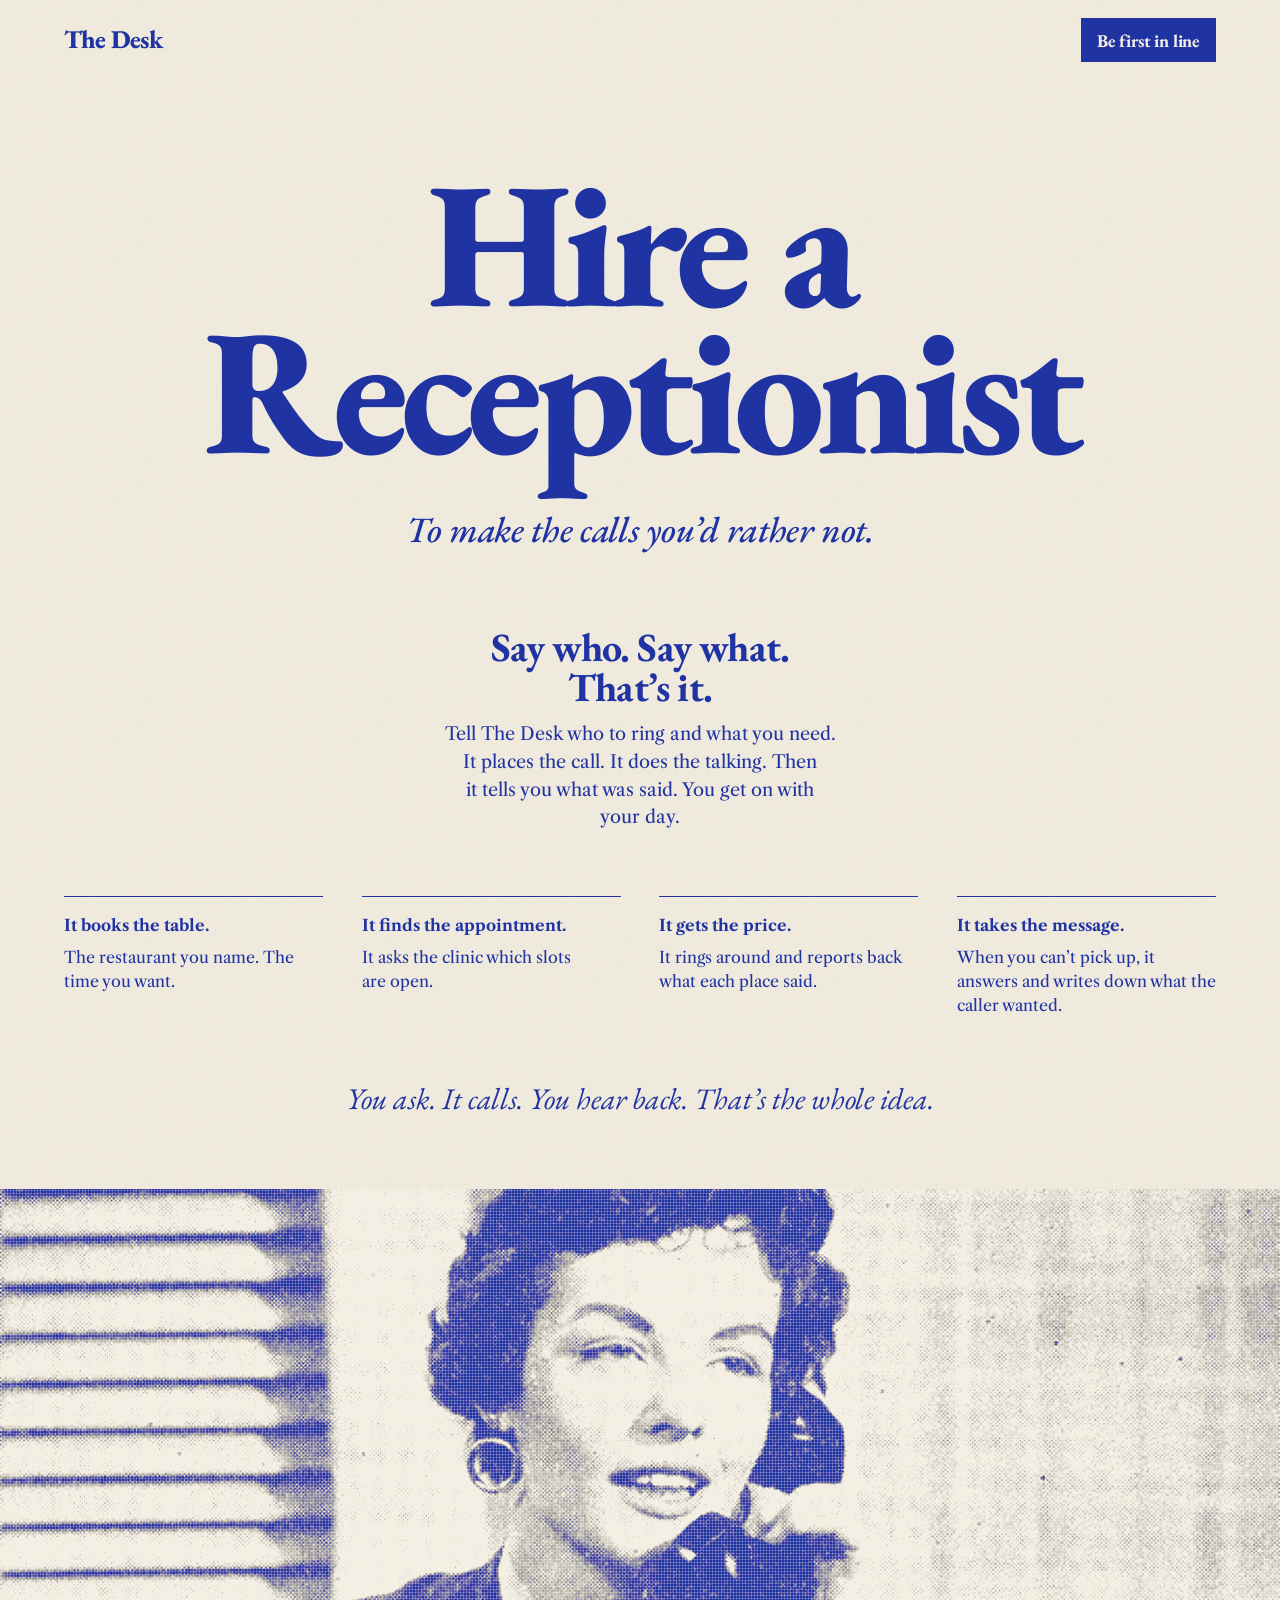
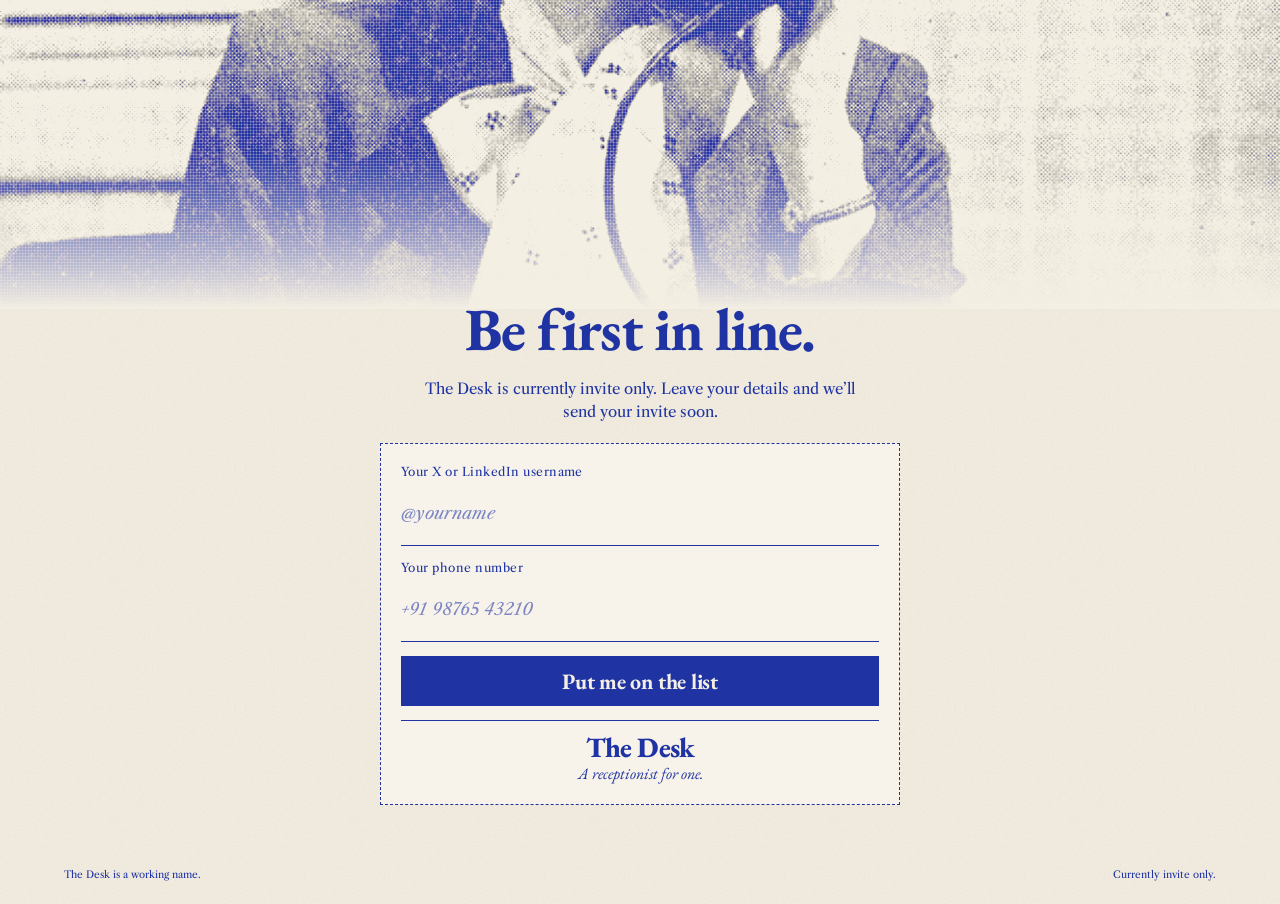
==== web/index.html @ 73cc3352 "Add invite-only landing page in web/ Static recreation of the Claude Design "Receptionist Ad" mockup" ====
<!DOCTYPE html>
<html lang="en">
<head>
<meta charset="utf-8">
<meta name="viewport" content="width=device-width, initial-scale=1">
<title>The Desk · Hire a Receptionist</title>
<meta name="description" content="Tell The Desk who to ring and what you need. It places the call, does the talking, then tells you what was said.">
<link rel="preconnect" href="https://fonts.googleapis.com">
<link rel="preconnect" href="https://fonts.gstatic.com" crossorigin>
<link href="https://fonts.googleapis.com/css2?family=EB+Garamond:ital,wght@0,500;0,700;0,800;1,500&family=Libre+Caslon+Text:ital,wght@0,400;0,700;1,400&display=swap" rel="stylesheet">
<link rel="stylesheet" href="styles.css">
</head>
<body>
<div class="page">
<article class="sheet">

<nav class="topbar">
  <span class="brand">The Desk</span>
  <a class="cta-link" href="#signup">Be first in line</a>
</nav>

<header class="headline">
  <h1>Hire a Receptionist</h1>
  <p class="dek">To make the calls you’d rather not.</p>
</header>

<section class="copy">
  <div class="intro">
    <p class="intro-title">Say who. Say what. That’s it.</p>
    <p class="intro-body">Tell The Desk who to ring and what you need. It places the call. It does the talking. Then it tells you what was said. You get on with your day.</p>
  </div>
  <div class="uses">
    <div class="use">
      <p class="use-title">It books the table.</p>
      <p>The restaurant you name. The time you want.</p>
    </div>
    <div class="use">
      <p class="use-title">It finds the appointment.</p>
      <p>It asks the clinic which slots are open.</p>
    </div>
    <div class="use">
      <p class="use-title">It gets the price.</p>
      <p>It rings around and reports back what each place said.</p>
    </div>
    <div class="use">
      <p class="use-title">It takes the message.</p>
      <p>When you can’t pick up, it answers and writes down what the caller wanted.</p>
    </div>
  </div>
  <p class="kicker">You ask. It calls. You hear back. That’s the whole idea.</p>
</section>

<figure class="photo">
  <img src="assets/secretary.jpg" alt="Person at a desk speaking on the telephone">
  <div class="photo-ink" aria-hidden="true"></div>
  <div class="photo-dots" aria-hidden="true"></div>
  <div class="photo-fade" aria-hidden="true"></div>
</figure>

<section id="signup" class="signup">
  <p class="signup-title">Be first in line.</p>
  <p class="signup-note">The Desk is currently invite only. Leave your details and we’ll send your invite soon.</p>
  <div class="coupon">
    <form id="invite-form" class="invite-form">
      <label>Your X or LinkedIn username
        <input type="text" name="handle" required placeholder="@yourname" autocomplete="username">
      </label>
      <label>Your phone number
        <input type="tel" name="phone" required placeholder="+91 98765 43210" autocomplete="tel">
      </label>
      <button type="submit">Put me on the list</button>
    </form>
    <p id="invite-thanks" class="thanks" hidden role="status">Thank you. We will be in touch at <span id="invite-phone"></span>.</p>
    <div class="coupon-sign">
      <span class="coupon-name">The Desk</span>
      <span class="coupon-tag">A receptionist for one.</span>
    </div>
  </div>
</section>

<footer class="footer">
  <span>The Desk is a working name.</span>
  <span>Currently invite only.</span>
</footer>
</article>
</div>
<script src="main.js"></script>
</body>
</html>
---- web/styles.css ----
/* The Desk landing page. Recreated from the Claude Design "Receptionist Ad" mockup. */

:root {
  --ink: #1f33a3;
  --ink-deep: #0f1c66;
  --paper: #f4efe3;
  --paper-card: #f7f3ea;
  --surround: #d9d2c1;
  --placeholder: #7d86c4;
  --gutter: clamp(20px, 5vw, 72px);
  --display: 'EB Garamond', serif;
  --text: 'Libre Caslon Text', Georgia, serif;
}

html { scroll-behavior: smooth; }
body { margin: 0; background: var(--surround); }
a { color: var(--ink); }
a:hover { color: var(--ink-deep); }
input::placeholder { color: var(--placeholder); font-style: italic; }

.page {
  min-height: 100vh;
  display: flex;
  justify-content: center;
  background: var(--surround);
}

.sheet {
  width: 100%;
  min-height: 100vh;
  background-color: var(--paper);
  background-image: url("data:image/svg+xml;utf8,<svg xmlns='http://www.w3.org/2000/svg' width='240' height='240'><filter id='n'><feTurbulence type='fractalNoise' baseFrequency='.9' numOctaves='3' stitchTiles='stitch'/><feColorMatrix values='0 0 0 0 .4  0 0 0 0 .35  0 0 0 0 .25  0 0 0 .13 0'/></filter><rect width='100%' height='100%' filter='url(%23n)'/></svg>");
  color: var(--ink);
  font-family: var(--text);
  display: flex;
  flex-direction: column;
  position: relative;
}

/* Top bar */
.topbar {
  padding: 18px var(--gutter);
  display: flex;
  justify-content: space-between;
  align-items: center;
  gap: 16px;
}
.brand {
  min-width: 0;
  font-family: var(--display);
  font-weight: 800;
  font-size: clamp(20px, 2vw, 26px);
  letter-spacing: -.03em;
  line-height: 1;
}
.cta-link {
  display: flex;
  align-items: center;
  justify-content: center;
  flex-shrink: 0;
  white-space: nowrap;
  min-height: 44px;
  padding: 0 16px;
  background: var(--ink);
  color: var(--paper);
  text-decoration: none;
  font-family: var(--display);
  font-weight: 700;
  font-size: 18px;
  letter-spacing: -.01em;
}
.cta-link:hover { background: var(--ink-deep); color: var(--paper); }

/* Headline */
.headline {
  padding: clamp(40px, 7vw, 96px) var(--gutter) 0;
  display: flex;
  flex-direction: column;
  align-items: center;
  text-align: center;
  gap: clamp(10px, 1.6vw, 20px);
}
.headline h1 {
  margin: 0;
  font-family: var(--display);
  font-weight: 800;
  font-size: clamp(68px, 14vw, 184px);
  line-height: .82;
  letter-spacing: -.045em;
  padding-bottom: .14em;
  text-wrap: balance;
  max-width: 9ch;
}
.dek {
  margin: 0;
  font-family: var(--display);
  font-style: italic;
  font-weight: 500;
  font-size: clamp(22px, 3vw, 36px);
  line-height: 1.15;
  letter-spacing: -.01em;
  max-width: 26ch;
  text-wrap: pretty;
}

/* Copy */
.copy {
  padding: clamp(40px, 6vw, 80px) var(--gutter) clamp(40px, 6vw, 72px);
  display: flex;
  flex-direction: column;
  align-items: center;
  gap: clamp(40px, 5vw, 64px);
  font-size: 16px;
  line-height: 1.5;
}
.intro {
  max-width: 40ch;
  display: flex;
  flex-direction: column;
  align-items: center;
  gap: 14px;
  text-align: center;
}
.intro p, .use p, .kicker { margin: 0; }
.intro-title {
  font-family: var(--display);
  font-weight: 700;
  font-size: clamp(28px, 3.4vw, 40px);
  line-height: 1;
  letter-spacing: -.02em;
}
.intro-body { font-size: 18px; line-height: 1.55; text-wrap: pretty; }
.uses {
  width: 100%;
  display: grid;
  grid-template-columns: repeat(auto-fit, minmax(min(100%, 220px), 1fr));
  gap: clamp(24px, 3vw, 40px);
}
.use {
  border-top: 1.5px solid var(--ink);
  padding-top: 16px;
  display: flex;
  flex-direction: column;
  gap: 8px;
}
.use p { text-wrap: pretty; }
.use .use-title { font-weight: 700; }
.kicker {
  text-align: center;
  font-family: var(--display);
  font-style: italic;
  font-size: clamp(22px, 2.6vw, 30px);
  line-height: 1.2;
}

/* Photo, printed in blue ink */
.photo {
  margin: 0;
  position: relative;
  height: clamp(380px, 62vw, 720px);
  overflow: hidden;
  background: var(--paper);
}
.photo img {
  width: 100%;
  height: 100%;
  object-fit: cover;
  object-position: 50% 20%;
  display: block;
  filter: grayscale(1) contrast(1.35) brightness(1.08);
  mix-blend-mode: multiply;
}
.photo-ink, .photo-dots, .photo-fade { position: absolute; pointer-events: none; }
.photo-ink { inset: 0; background: var(--ink); mix-blend-mode: lighten; }
.photo-dots {
  inset: 0;
  background-image: radial-gradient(rgba(244, 239, 227, .5) .7px, transparent 1.2px);
  background-size: 3px 3px;
}
.photo-fade {
  inset: auto 0 0 0;
  height: 22%;
  background: linear-gradient(to bottom, rgba(244, 239, 227, 0), var(--paper));
}

/* Signup */
.signup {
  scroll-margin-top: 24px;
  padding: 0 var(--gutter) clamp(32px, 4vw, 48px);
  display: flex;
  flex-direction: column;
  align-items: center;
  gap: 20px;
  text-align: center;
  margin-top: -8px;
  position: relative;
}
.signup-title {
  margin: 0;
  font-family: var(--display);
  font-weight: 700;
  font-size: clamp(34px, 5vw, 60px);
  line-height: .95;
  letter-spacing: -.03em;
}
.signup-note {
  margin: 0;
  max-width: 44ch;
  font-size: 15px;
  line-height: 1.5;
  text-wrap: pretty;
}
.coupon {
  box-sizing: border-box;
  width: 100%;
  max-width: 520px;
  border: 1.5px dashed var(--ink);
  padding: 20px;
  display: flex;
  flex-direction: column;
  gap: 14px;
  text-align: left;
  background: var(--paper-card);
}
.invite-form { display: flex; flex-direction: column; gap: 14px; }
.invite-form[hidden], .thanks[hidden] { display: none; }
.invite-form label {
  display: flex;
  flex-direction: column;
  gap: 2px;
  font-size: 12px;
  letter-spacing: .04em;
}
.invite-form input {
  font-family: var(--text);
  font-size: 17px;
  color: var(--ink);
  background: transparent;
  border: none;
  border-bottom: 1px solid var(--ink);
  border-radius: 0;
  padding: 10px 0;
  outline: none;
  min-height: 44px;
}
.invite-form button {
  min-height: 50px;
  background: var(--ink);
  color: var(--paper);
  border: none;
  border-radius: 0;
  font-family: var(--display);
  font-weight: 700;
  font-size: 22px;
  letter-spacing: -.01em;
  cursor: pointer;
}
.invite-form button:hover { background: var(--ink-deep); }
.thanks { margin: 0; font-size: 16px; line-height: 1.5; }
.coupon-sign {
  border-top: 1px solid var(--ink);
  padding-top: 12px;
  display: flex;
  flex-direction: column;
  align-items: center;
  gap: 2px;
  text-align: center;
}
.coupon-name {
  font-family: var(--display);
  font-weight: 800;
  font-size: 28px;
  letter-spacing: -.03em;
  line-height: 1;
}
.coupon-tag { font-family: var(--display); font-style: italic; font-size: 16px; }

/* Footer */
.footer {
  margin-top: auto;
  padding: 14px var(--gutter) 22px;
  display: flex;
  flex-wrap: wrap;
  justify-content: space-between;
  gap: 8px;
  font-size: 10px;
  line-height: 1.5;
}
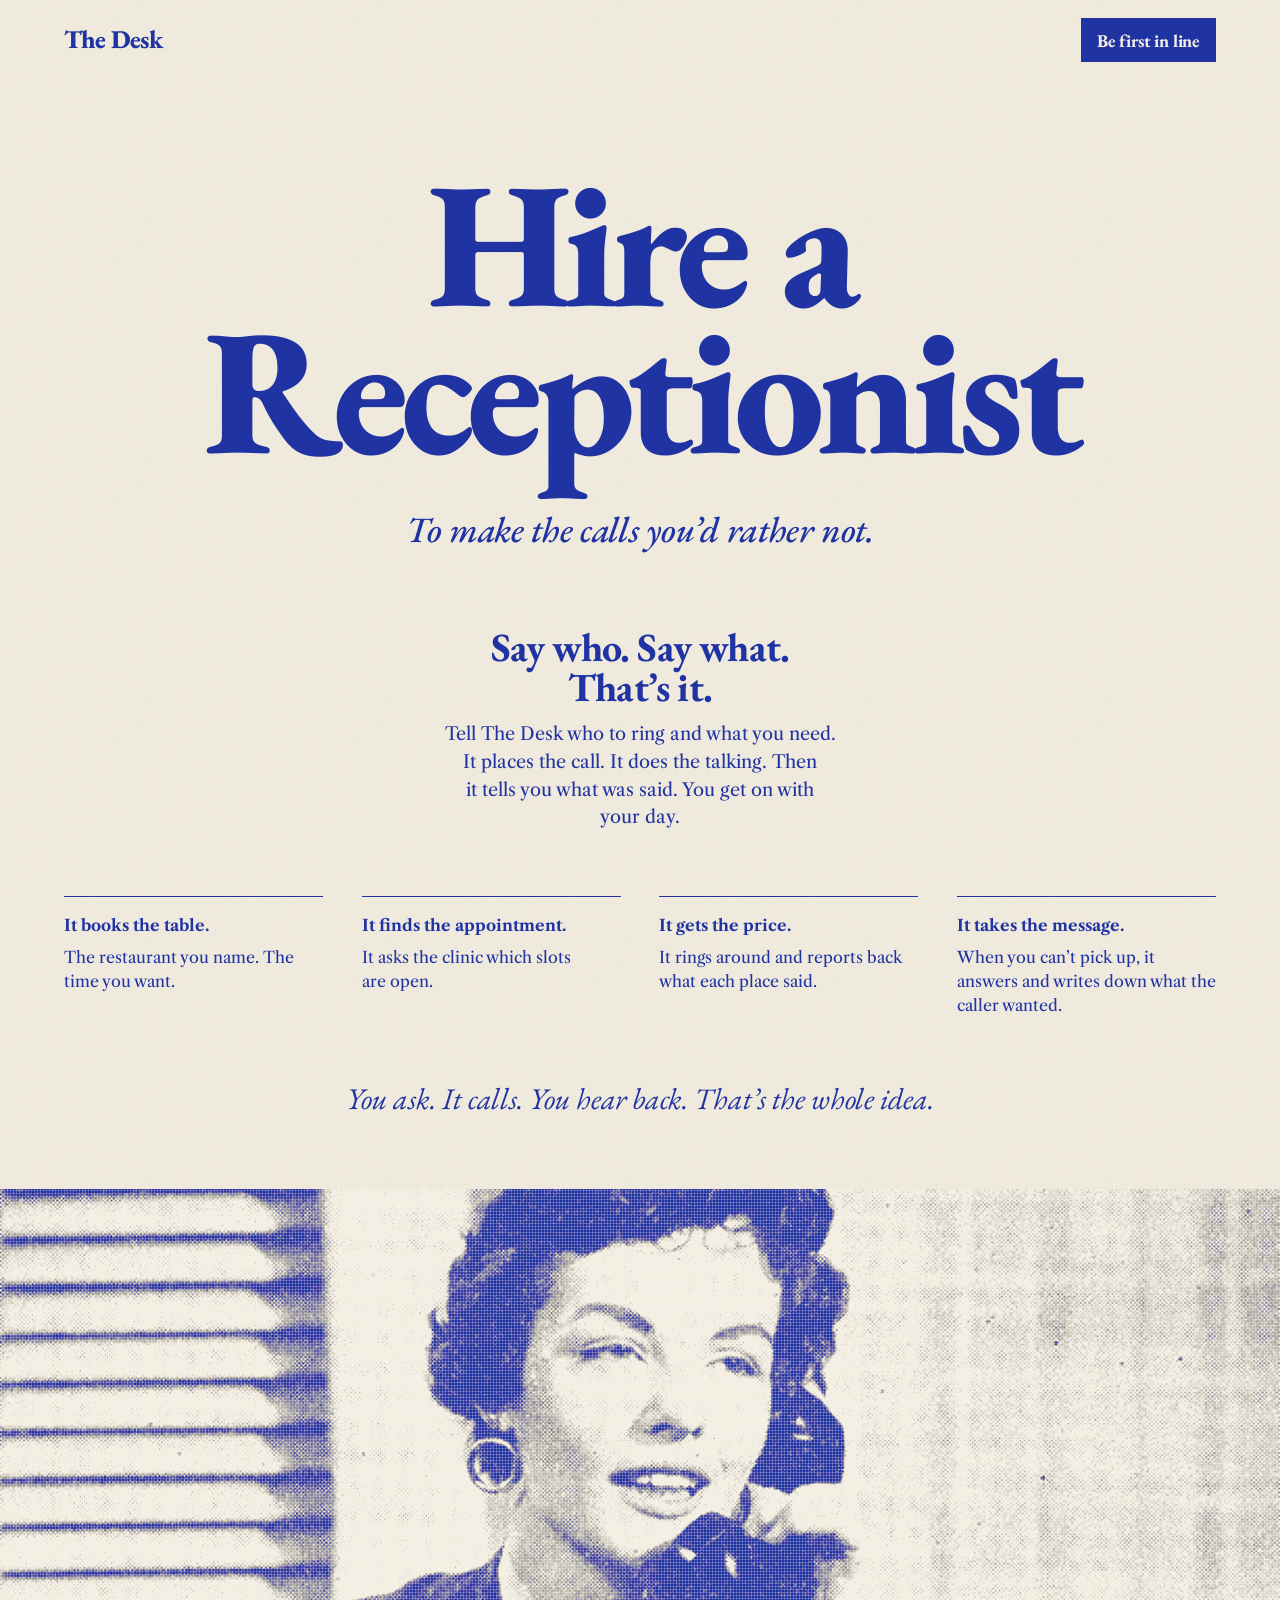
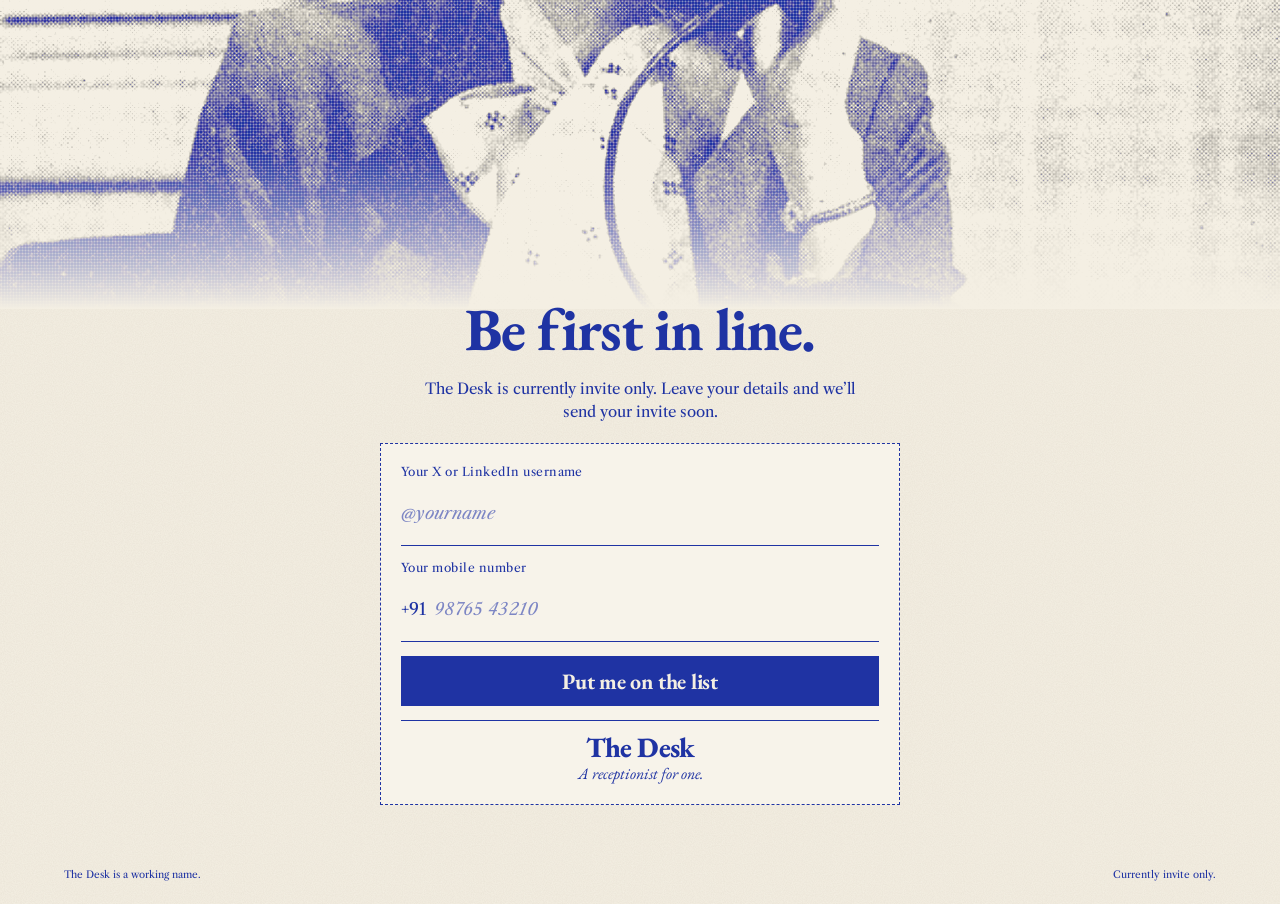
==== commit abd8f9b0: "Invite list behind the landing page: the form stores signups, India mobiles only The waitlist edge f" ====
--- a/web/index.html
+++ b/web/index.html
@@ -9,6 +9,8 @@
 <link rel="preconnect" href="https://fonts.gstatic.com" crossorigin>
 <link href="https://fonts.googleapis.com/css2?family=EB+Garamond:ital,wght@0,500;0,700;0,800;1,500&family=Libre+Caslon+Text:ital,wght@0,400;0,700;1,400&display=swap" rel="stylesheet">
 <link rel="stylesheet" href="styles.css">
+<!-- The waitlist edge function: https://<project-ref>.supabase.co/functions/v1/waitlist. Empty = demo, nothing is sent. -->
+<meta name="desk-waitlist-url" content="">
 </head>
 <body>
 <div class="page">
@@ -65,12 +67,19 @@
       <label>Your X or LinkedIn username
         <input type="text" name="handle" required placeholder="@yourname" autocomplete="username">
       </label>
-      <label>Your phone number
-        <input type="tel" name="phone" required placeholder="+91 98765 43210" autocomplete="tel">
+      <label>Your mobile number
+        <span class="phone-field">
+          <span class="phone-cc">+91</span>
+          <input type="tel" name="phone" required inputmode="numeric" placeholder="98765 43210" autocomplete="tel-national">
+        </span>
       </label>
+      <label class="trap" aria-hidden="true">Leave this empty
+        <input type="text" name="hp" tabindex="-1" autocomplete="off">
+      </label>
+      <p id="invite-error" class="form-error" hidden role="alert"></p>
       <button type="submit">Put me on the list</button>
     </form>
-    <p id="invite-thanks" class="thanks" hidden role="status">Thank you. We will be in touch at <span id="invite-phone"></span>.</p>
+    <p id="invite-thanks" class="thanks" hidden role="status">You’re on the list. We’ll be in touch at <span id="invite-phone"></span>.</p>
     <div class="coupon-sign">
       <span class="coupon-name">The Desk</span>
       <span class="coupon-tag">A receptionist for one.</span>
--- a/web/styles.css
+++ b/web/styles.css
@@ -243,6 +243,14 @@
   outline: none;
   min-height: 44px;
 }
+.phone-field {
+  display: flex;
+  align-items: center;
+  gap: 8px;
+  border-bottom: 1px solid var(--ink);
+}
+.phone-cc { font-family: var(--text); font-size: 17px; letter-spacing: 0; }
+.invite-form .phone-field input { flex: 1; min-width: 0; border-bottom: none; letter-spacing: .02em; }
 .invite-form button {
   min-height: 50px;
   background: var(--ink);
@@ -256,6 +264,10 @@
   cursor: pointer;
 }
 .invite-form button:hover { background: var(--ink-deep); }
+.invite-form button:disabled { opacity: .6; cursor: wait; }
+.invite-form .trap { position: absolute; left: -9999px; width: 1px; height: 1px; overflow: hidden; }
+.form-error { margin: 0; font-size: 14px; line-height: 1.4; font-style: italic; }
+.form-error[hidden] { display: none; }
 .thanks { margin: 0; font-size: 16px; line-height: 1.5; }
 .coupon-sign {
   border-top: 1px solid var(--ink);
